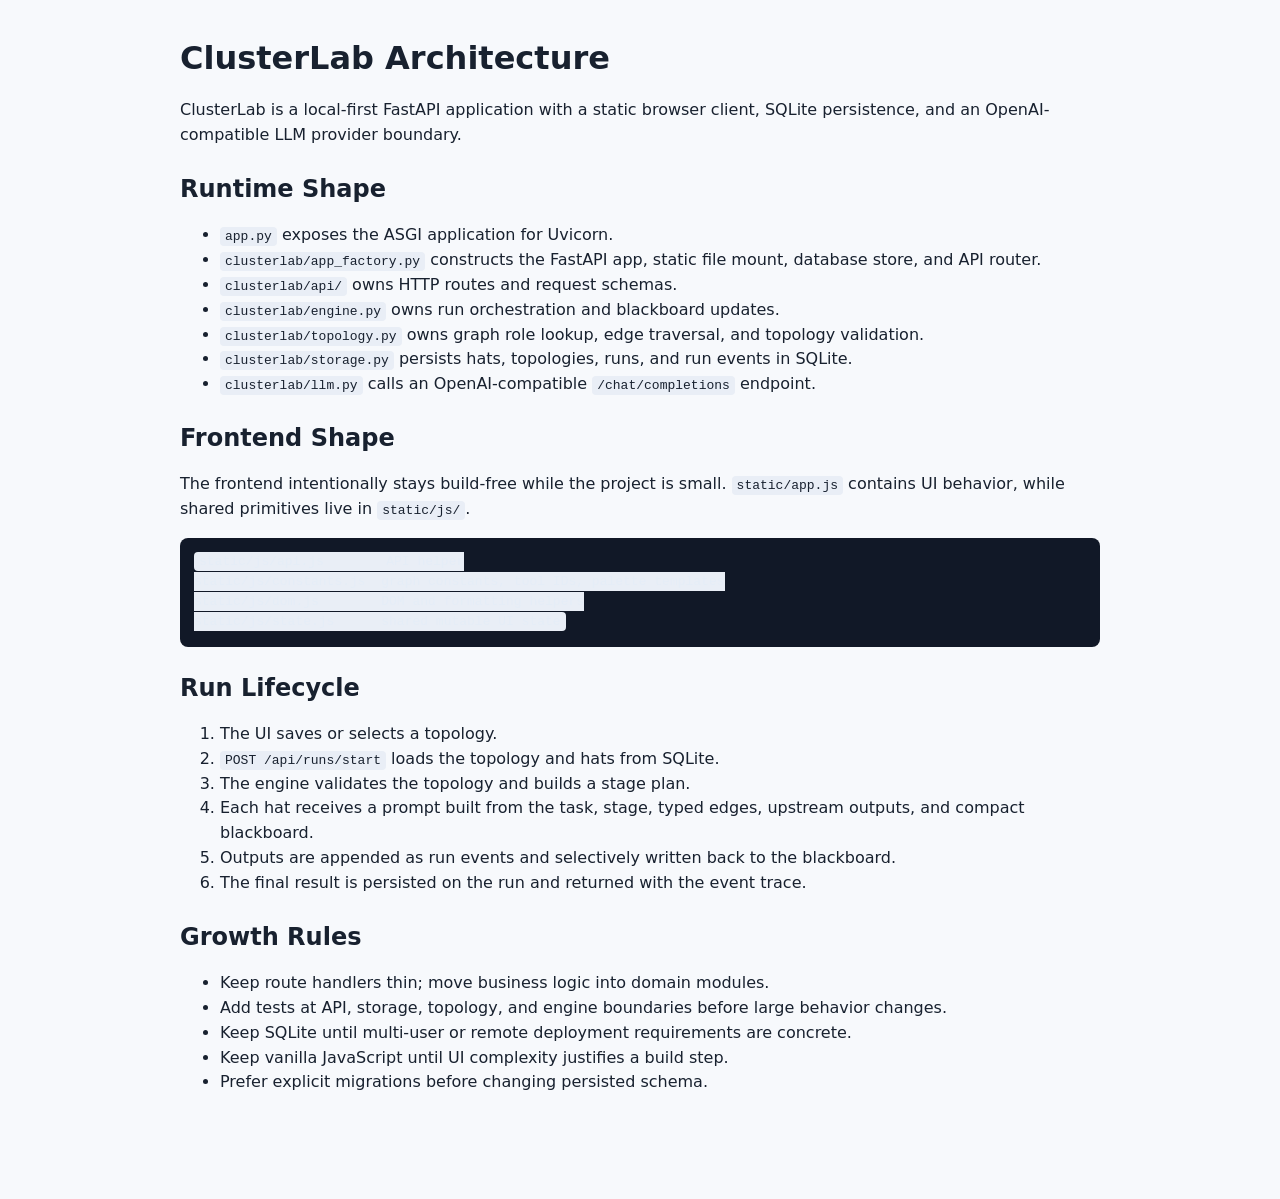
==== docs/architecture.html @ 8febb1b9 "Separate app structure boundaries - Move FastAPI route handlers and request schemas into clusterlab/" ====
<!doctype html>
<html lang="en">
<head>
  <meta charset="utf-8">
  <meta name="viewport" content="width=device-width, initial-scale=1">
  <title>ClusterLab Architecture</title>
  <style>
    body {
      max-width: 920px;
      margin: 40px auto;
      padding: 0 20px 48px;
      font-family: Inter, ui-sans-serif, system-ui, -apple-system, BlinkMacSystemFont, "Segoe UI", sans-serif;
      line-height: 1.55;
      color: #18212f;
      background: #f7f9fc;
    }
    h1, h2 {
      line-height: 1.15;
    }
    code {
      background: #e9eef6;
      border-radius: 4px;
      padding: 2px 5px;
    }
    pre {
      overflow: auto;
      padding: 14px;
      border-radius: 8px;
      background: #111827;
      color: #e5edf7;
    }
    section {
      margin-top: 28px;
    }
  </style>
</head>
<body>
  <h1>ClusterLab Architecture</h1>
  <p>ClusterLab is a local-first FastAPI application with a static browser client, SQLite persistence, and an OpenAI-compatible LLM provider boundary.</p>

  <section>
    <h2>Runtime Shape</h2>
    <ul>
      <li><code>app.py</code> exposes the ASGI application for Uvicorn.</li>
      <li><code>clusterlab/app_factory.py</code> constructs the FastAPI app, static file mount, database store, and API router.</li>
      <li><code>clusterlab/api/</code> owns HTTP routes and request schemas.</li>
      <li><code>clusterlab/engine.py</code> owns run orchestration and blackboard updates.</li>
      <li><code>clusterlab/topology.py</code> owns graph role lookup, edge traversal, and topology validation.</li>
      <li><code>clusterlab/storage.py</code> persists hats, topologies, runs, and run events in SQLite.</li>
      <li><code>clusterlab/llm.py</code> calls an OpenAI-compatible <code>/chat/completions</code> endpoint.</li>
    </ul>
  </section>

  <section>
    <h2>Frontend Shape</h2>
    <p>The frontend intentionally stays build-free while the project is small. <code>static/app.js</code> contains UI behavior, while shared primitives live in <code>static/js/</code>.</p>
    <pre><code>static/js/api.js        API helper
static/js/constants.js  graph constants, tool IDs, palette templates
static/js/dom.js        DOM and formatting helpers
static/js/state.js      shared mutable UI state</code></pre>
  </section>

  <section>
    <h2>Run Lifecycle</h2>
    <ol>
      <li>The UI saves or selects a topology.</li>
      <li><code>POST /api/runs/start</code> loads the topology and hats from SQLite.</li>
      <li>The engine validates the topology and builds a stage plan.</li>
      <li>Each hat receives a prompt built from the task, stage, typed edges, upstream outputs, and compact blackboard.</li>
      <li>Outputs are appended as run events and selectively written back to the blackboard.</li>
      <li>The final result is persisted on the run and returned with the event trace.</li>
    </ol>
  </section>

  <section>
    <h2>Growth Rules</h2>
    <ul>
      <li>Keep route handlers thin; move business logic into domain modules.</li>
      <li>Add tests at API, storage, topology, and engine boundaries before large behavior changes.</li>
      <li>Keep SQLite until multi-user or remote deployment requirements are concrete.</li>
      <li>Keep vanilla JavaScript until UI complexity justifies a build step.</li>
      <li>Prefer explicit migrations before changing persisted schema.</li>
    </ul>
  </section>
</body>
</html>
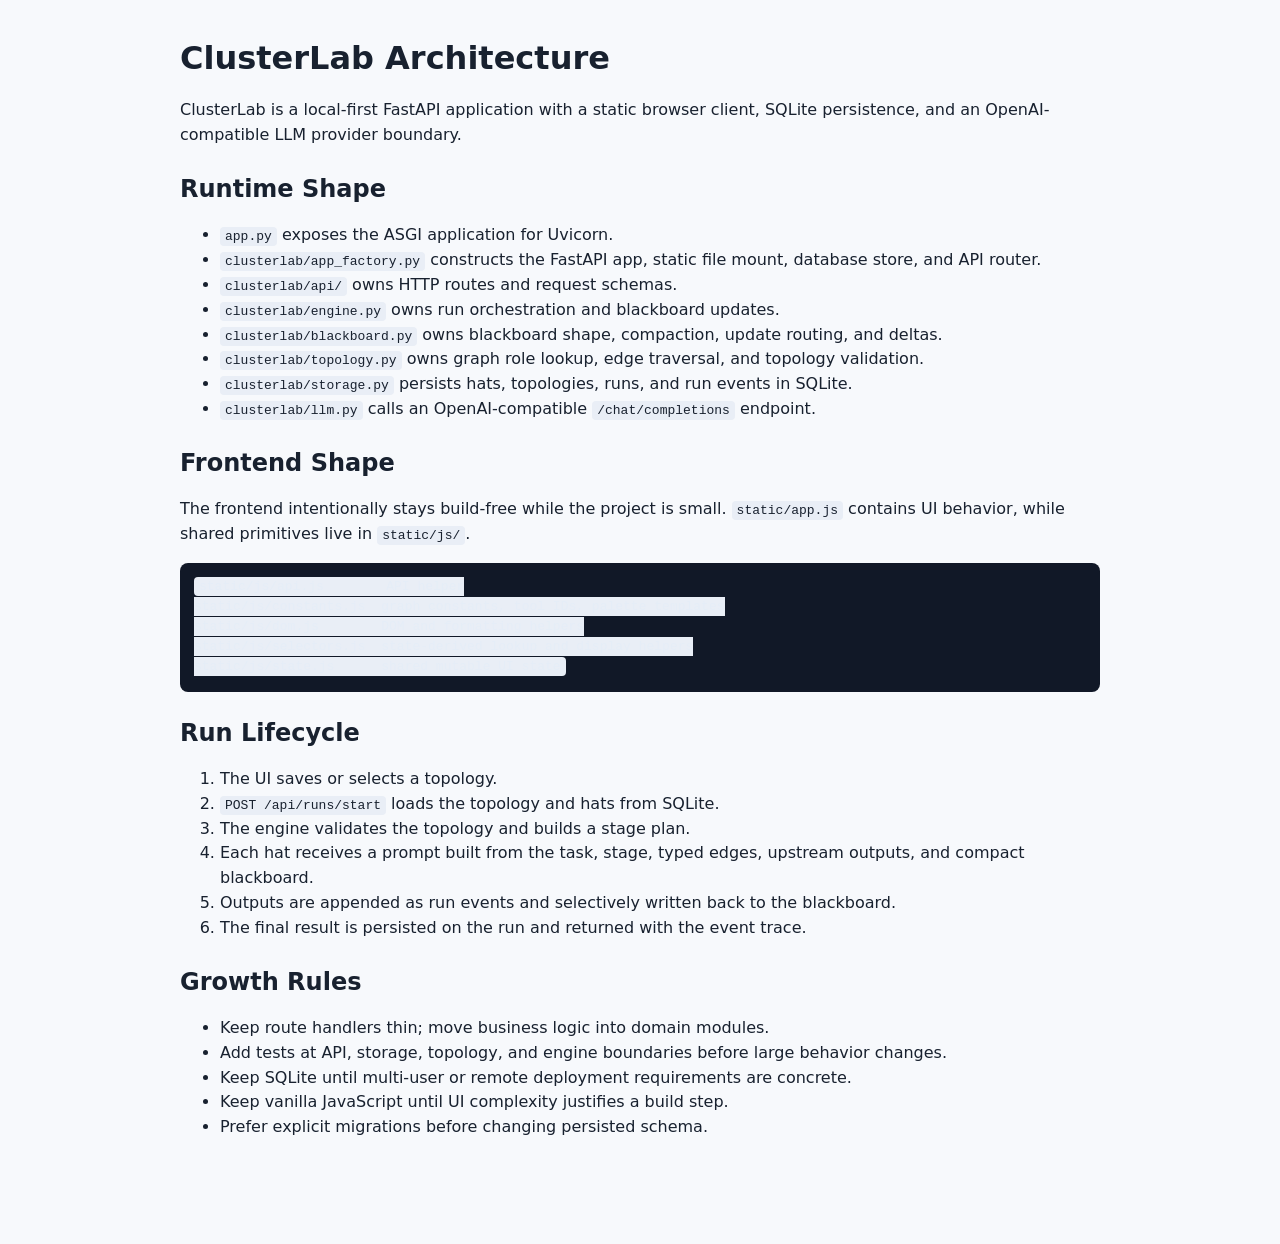
==== commit 029893ac: "Extract blackboard and selector helpers - Move blackboard initialization, compaction, update routing" ====
--- a/docs/architecture.html
+++ b/docs/architecture.html
@@ -45,6 +45,7 @@
       <li><code>clusterlab/app_factory.py</code> constructs the FastAPI app, static file mount, database store, and API router.</li>
       <li><code>clusterlab/api/</code> owns HTTP routes and request schemas.</li>
       <li><code>clusterlab/engine.py</code> owns run orchestration and blackboard updates.</li>
+      <li><code>clusterlab/blackboard.py</code> owns blackboard shape, compaction, update routing, and deltas.</li>
       <li><code>clusterlab/topology.py</code> owns graph role lookup, edge traversal, and topology validation.</li>
       <li><code>clusterlab/storage.py</code> persists hats, topologies, runs, and run events in SQLite.</li>
       <li><code>clusterlab/llm.py</code> calls an OpenAI-compatible <code>/chat/completions</code> endpoint.</li>
@@ -57,6 +58,7 @@
     <pre><code>static/js/api.js        API helper
 static/js/constants.js  graph constants, tool IDs, palette templates
 static/js/dom.js        DOM and formatting helpers
+static/js/selectors.js  state-derived lookup and display helpers
 static/js/state.js      shared mutable UI state</code></pre>
   </section>
 
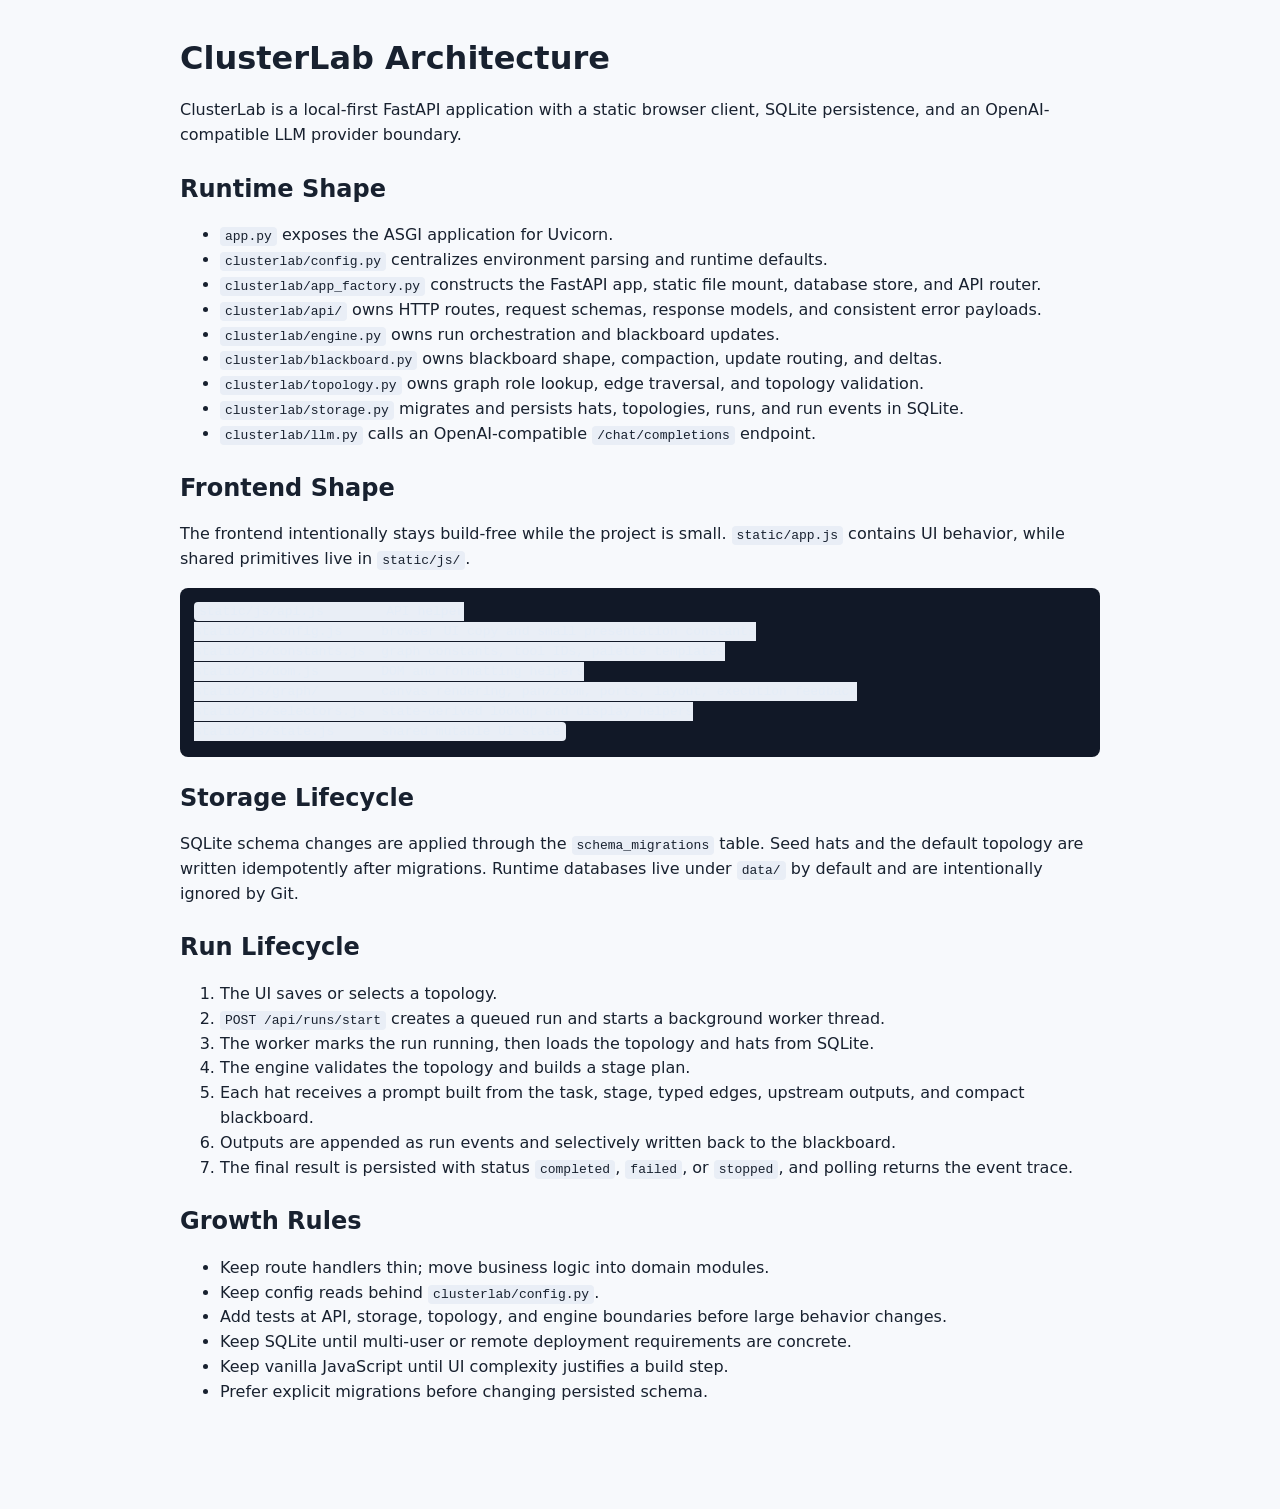
==== commit ed8d1f14: "Productize ClusterLab foundation - Centralize runtime configuration and package discovery.\n- Add SQ" ====
--- a/docs/architecture.html
+++ b/docs/architecture.html
@@ -42,12 +42,13 @@
     <h2>Runtime Shape</h2>
     <ul>
       <li><code>app.py</code> exposes the ASGI application for Uvicorn.</li>
+      <li><code>clusterlab/config.py</code> centralizes environment parsing and runtime defaults.</li>
       <li><code>clusterlab/app_factory.py</code> constructs the FastAPI app, static file mount, database store, and API router.</li>
-      <li><code>clusterlab/api/</code> owns HTTP routes and request schemas.</li>
+      <li><code>clusterlab/api/</code> owns HTTP routes, request schemas, response models, and consistent error payloads.</li>
       <li><code>clusterlab/engine.py</code> owns run orchestration and blackboard updates.</li>
       <li><code>clusterlab/blackboard.py</code> owns blackboard shape, compaction, update routing, and deltas.</li>
       <li><code>clusterlab/topology.py</code> owns graph role lookup, edge traversal, and topology validation.</li>
-      <li><code>clusterlab/storage.py</code> persists hats, topologies, runs, and run events in SQLite.</li>
+      <li><code>clusterlab/storage.py</code> migrates and persists hats, topologies, runs, and run events in SQLite.</li>
       <li><code>clusterlab/llm.py</code> calls an OpenAI-compatible <code>/chat/completions</code> endpoint.</li>
     </ul>
   </section>
@@ -56,21 +57,29 @@
     <h2>Frontend Shape</h2>
     <p>The frontend intentionally stays build-free while the project is small. <code>static/app.js</code> contains UI behavior, while shared primitives live in <code>static/js/</code>.</p>
     <pre><code>static/js/api.js        API helper
+static/js/config.js     browser UI copy and small presentation constants
 static/js/constants.js  graph constants, tool IDs, palette templates
 static/js/dom.js        DOM and formatting helpers
+static/js/graph/        canvas rendering, pan/zoom, ports, layout, execution feedback
 static/js/selectors.js  state-derived lookup and display helpers
 static/js/state.js      shared mutable UI state</code></pre>
+  </section>
+
+  <section>
+    <h2>Storage Lifecycle</h2>
+    <p>SQLite schema changes are applied through the <code>schema_migrations</code> table. Seed hats and the default topology are written idempotently after migrations. Runtime databases live under <code>data/</code> by default and are intentionally ignored by Git.</p>
   </section>
 
   <section>
     <h2>Run Lifecycle</h2>
     <ol>
       <li>The UI saves or selects a topology.</li>
-      <li><code>POST /api/runs/start</code> loads the topology and hats from SQLite.</li>
+      <li><code>POST /api/runs/start</code> creates a queued run and starts a background worker thread.</li>
+      <li>The worker marks the run running, then loads the topology and hats from SQLite.</li>
       <li>The engine validates the topology and builds a stage plan.</li>
       <li>Each hat receives a prompt built from the task, stage, typed edges, upstream outputs, and compact blackboard.</li>
       <li>Outputs are appended as run events and selectively written back to the blackboard.</li>
-      <li>The final result is persisted on the run and returned with the event trace.</li>
+      <li>The final result is persisted with status <code>completed</code>, <code>failed</code>, or <code>stopped</code>, and polling returns the event trace.</li>
     </ol>
   </section>
 
@@ -78,6 +87,7 @@
     <h2>Growth Rules</h2>
     <ul>
       <li>Keep route handlers thin; move business logic into domain modules.</li>
+      <li>Keep config reads behind <code>clusterlab/config.py</code>.</li>
       <li>Add tests at API, storage, topology, and engine boundaries before large behavior changes.</li>
       <li>Keep SQLite until multi-user or remote deployment requirements are concrete.</li>
       <li>Keep vanilla JavaScript until UI complexity justifies a build step.</li>
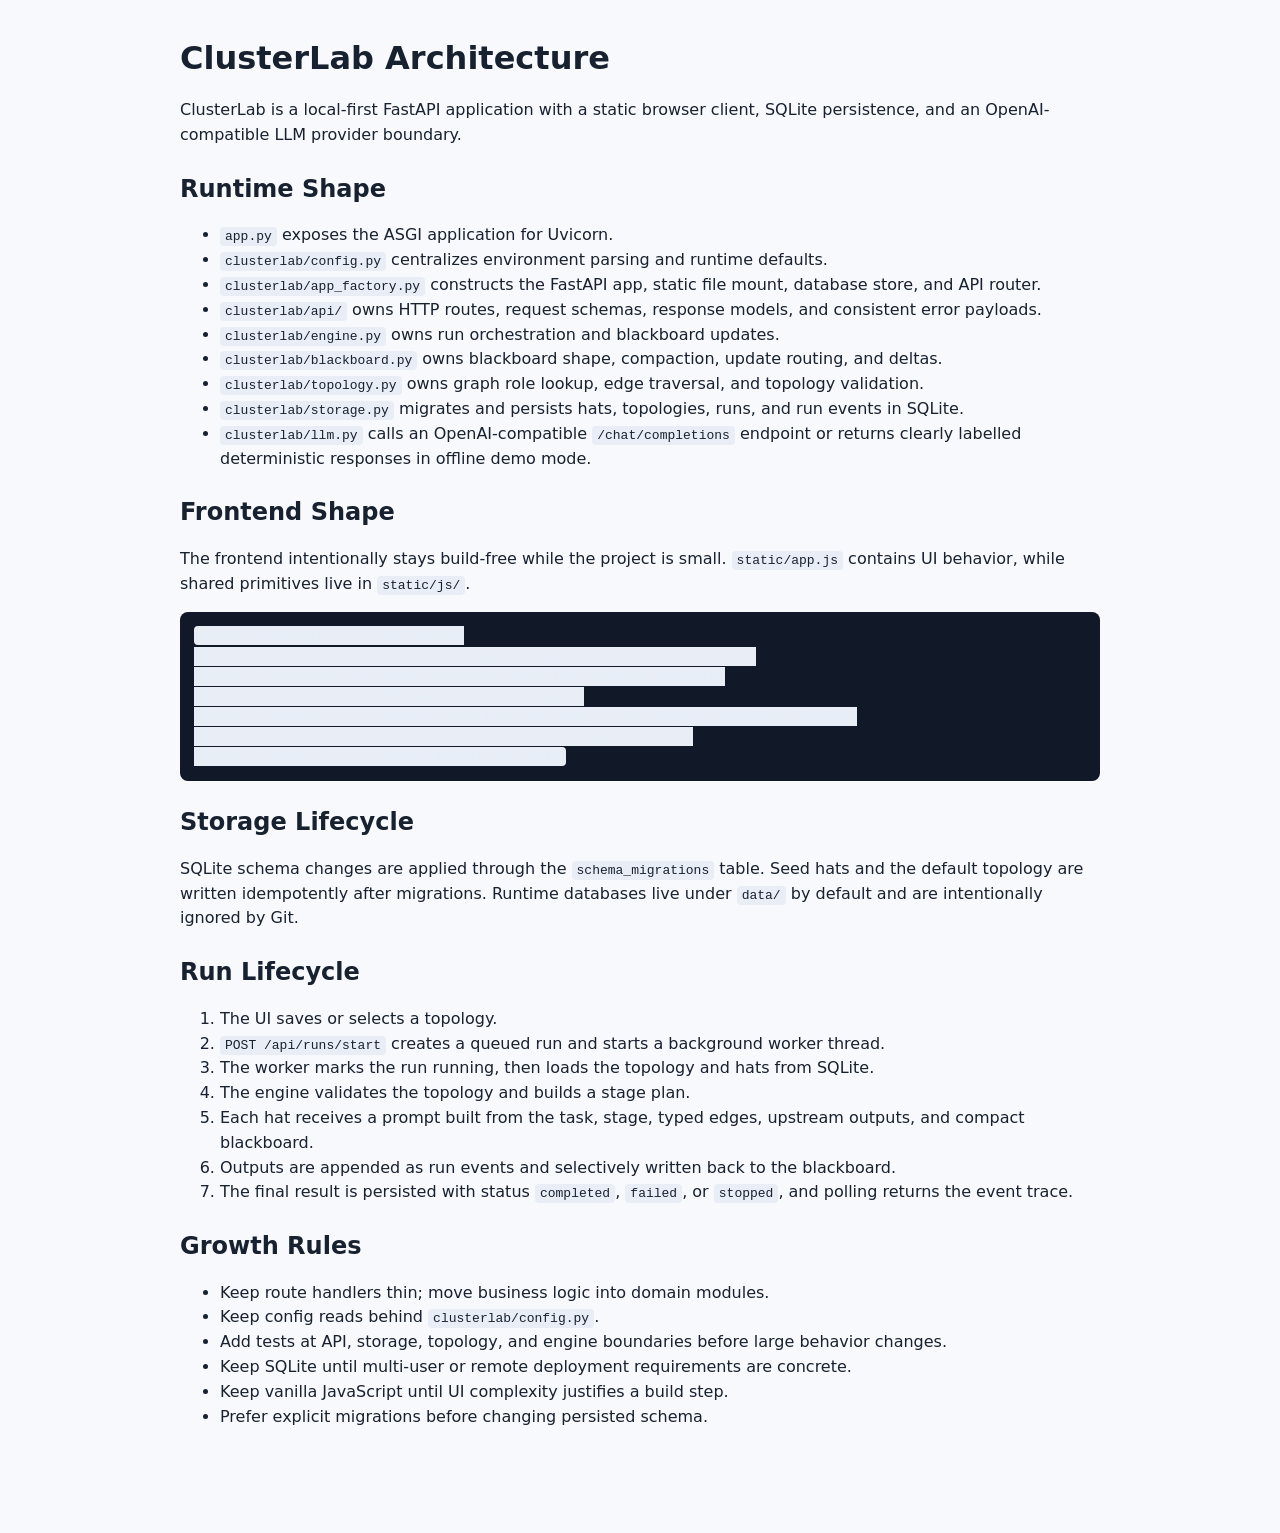
==== commit 77c1d338: "Present ClusterLab as a reproducible side project - Clarify the project narrative, setup path, archi" ====
--- a/docs/architecture.html
+++ b/docs/architecture.html
@@ -49,7 +49,7 @@
       <li><code>clusterlab/blackboard.py</code> owns blackboard shape, compaction, update routing, and deltas.</li>
       <li><code>clusterlab/topology.py</code> owns graph role lookup, edge traversal, and topology validation.</li>
       <li><code>clusterlab/storage.py</code> migrates and persists hats, topologies, runs, and run events in SQLite.</li>
-      <li><code>clusterlab/llm.py</code> calls an OpenAI-compatible <code>/chat/completions</code> endpoint.</li>
+      <li><code>clusterlab/llm.py</code> calls an OpenAI-compatible <code>/chat/completions</code> endpoint or returns clearly labelled deterministic responses in offline demo mode.</li>
     </ul>
   </section>
 
